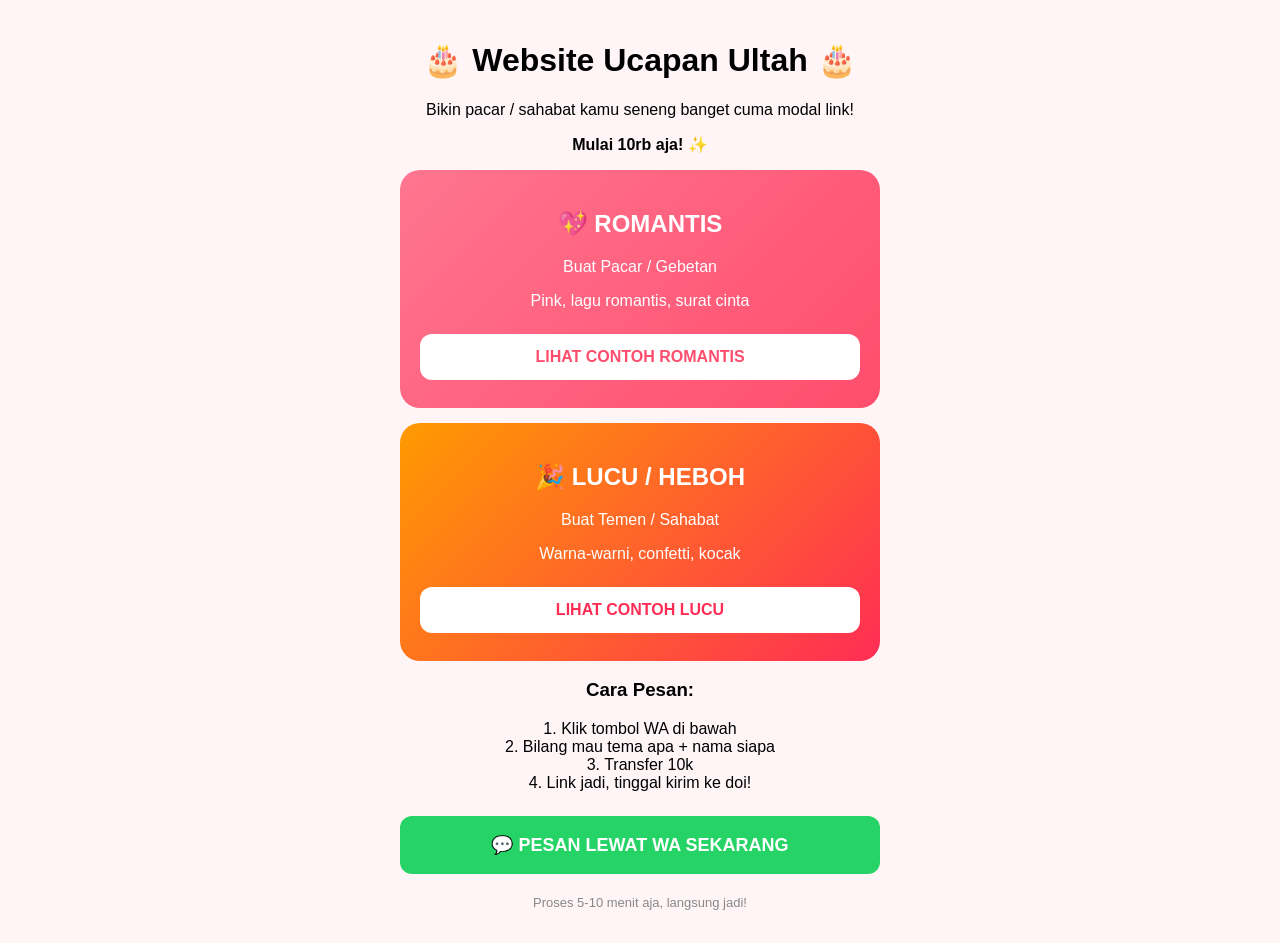
==== index.html @ 117e735c "Add files via upload" ====
<!DOCTYPE html>
<html lang="id"><head>
<meta charset="UTF-8"><meta name="viewport" content="width=device-width, initial-scale=1.0">
<title>Website Ucapan Ultah Spesial 🎂</title>
<link rel="stylesheet" href="style.css">
</head><body>
<div class="container">
  <h1>🎂 Website Ucapan Ultah 🎂</h1>
  <p>Bikin pacar / sahabat kamu seneng banget cuma modal link!</p>
  <p><b>Mulai 10rb aja!</b> ✨</p>

  <!-- CONTOH ROMANTIS -->
  <div class="card romantis">
    <h2>💖 ROMANTIS</h2>
    <p>Buat Pacar / Gebetan</p>
    <p>Pink, lagu romantis, surat cinta</p>
    <a href="ucapan.html?tema=romantis&untuk=Cantikku&dari=Sayangmu&ucapan=Selamat ulang tahun ya sayang, semoga kita langgeng terus. I love you!" target="_blank"><button style="background:white;color:#ff4d6d">LIHAT CONTOH ROMANTIS</button></a>
  </div>

  <!-- CONTOH LUCU -->
  <div class="card lucu">
    <h2>🎉 LUCU / HEBOH</h2>
    <p>Buat Temen / Sahabat</p>
    <p>Warna-warni, confetti, kocak</p>
    <a href="ucapan.html?tema=lucu&untuk=Besti&dari=Sahabatmu&ucapan=HBD besti! Makin tua aja lu, traktir dong 😆🎉" target="_blank"><button style="background:white;color:#ff2d55">LIHAT CONTOH LUCU</button></a>
  </div>

  <h3>Cara Pesan:</h3>
  <p>1. Klik tombol WA di bawah<br>2. Bilang mau tema apa + nama siapa<br>3. Transfer 10k<br>4. Link jadi, tinggal kirim ke doi!</p>

  <a href="https://wa.me/6283161382505?text=Halo%20kak!%20Aku%20mau%20pesan%20website%20ucapan%20ultah%20dong" target="_blank">
    <button style="background:#25D366;font-size:18px;padding:18px">💬 PESAN LEWAT WA SEKARANG</button>
  </a>

  <p style="font-size:13px;color:#888">Proses 5-10 menit aja, langsung jadi!</p>
</div>
</body></html>
---- style.css ----
*{box-sizing:border-box} body{font-family:Arial,sans-serif;background:#fff5f7;margin:0;padding:20px}
.container{max-width:480px;margin:auto;text-align:center}
input,textarea{width:100%;padding:14px;margin:10px 0;border:2px solid #ff8fab;border-radius:12px;font-size:16px}
button{width:100%;padding:14px;margin:8px 0;border:none;border-radius:12px;background:#ff4d6d;color:#fff;font-weight:bold;font-size:16px;cursor:pointer}
.card{padding:20px;border-radius:20px;margin:15px 0;cursor:pointer;color:#fff}
.card.romantis{background:linear-gradient(135deg,#ff758f,#ff4d6d)}
.card.lucu{background:linear-gradient(135deg,#ff9a00,#ff2d55)}
.ucapan-box{background:#fff;padding:25px;border-radius:20px;box-shadow:0 10px 30px rgba(0,0,0,.1)}
.tema-romantis{background:linear-gradient(#ffe0e9,#fff)}
.tema-lucu{background:linear-gradient(#fff3b0,#ffccd5)}
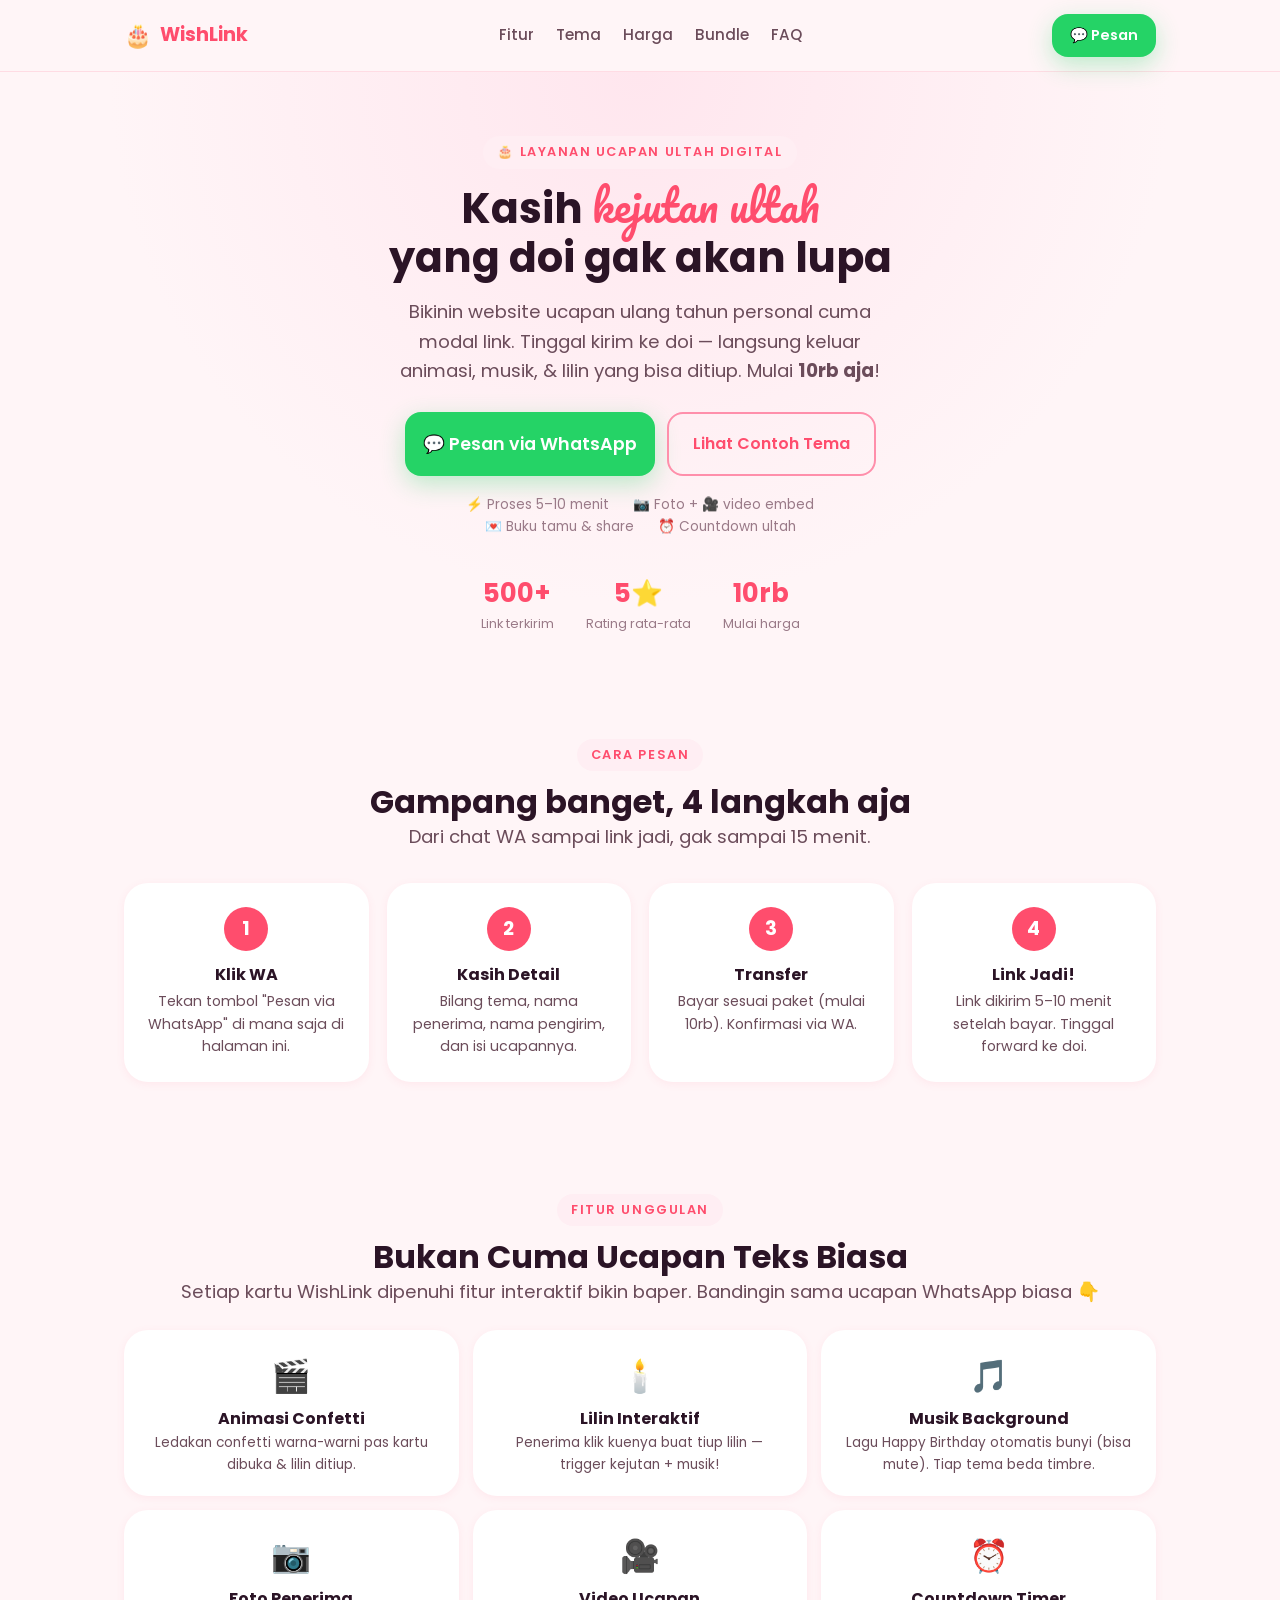
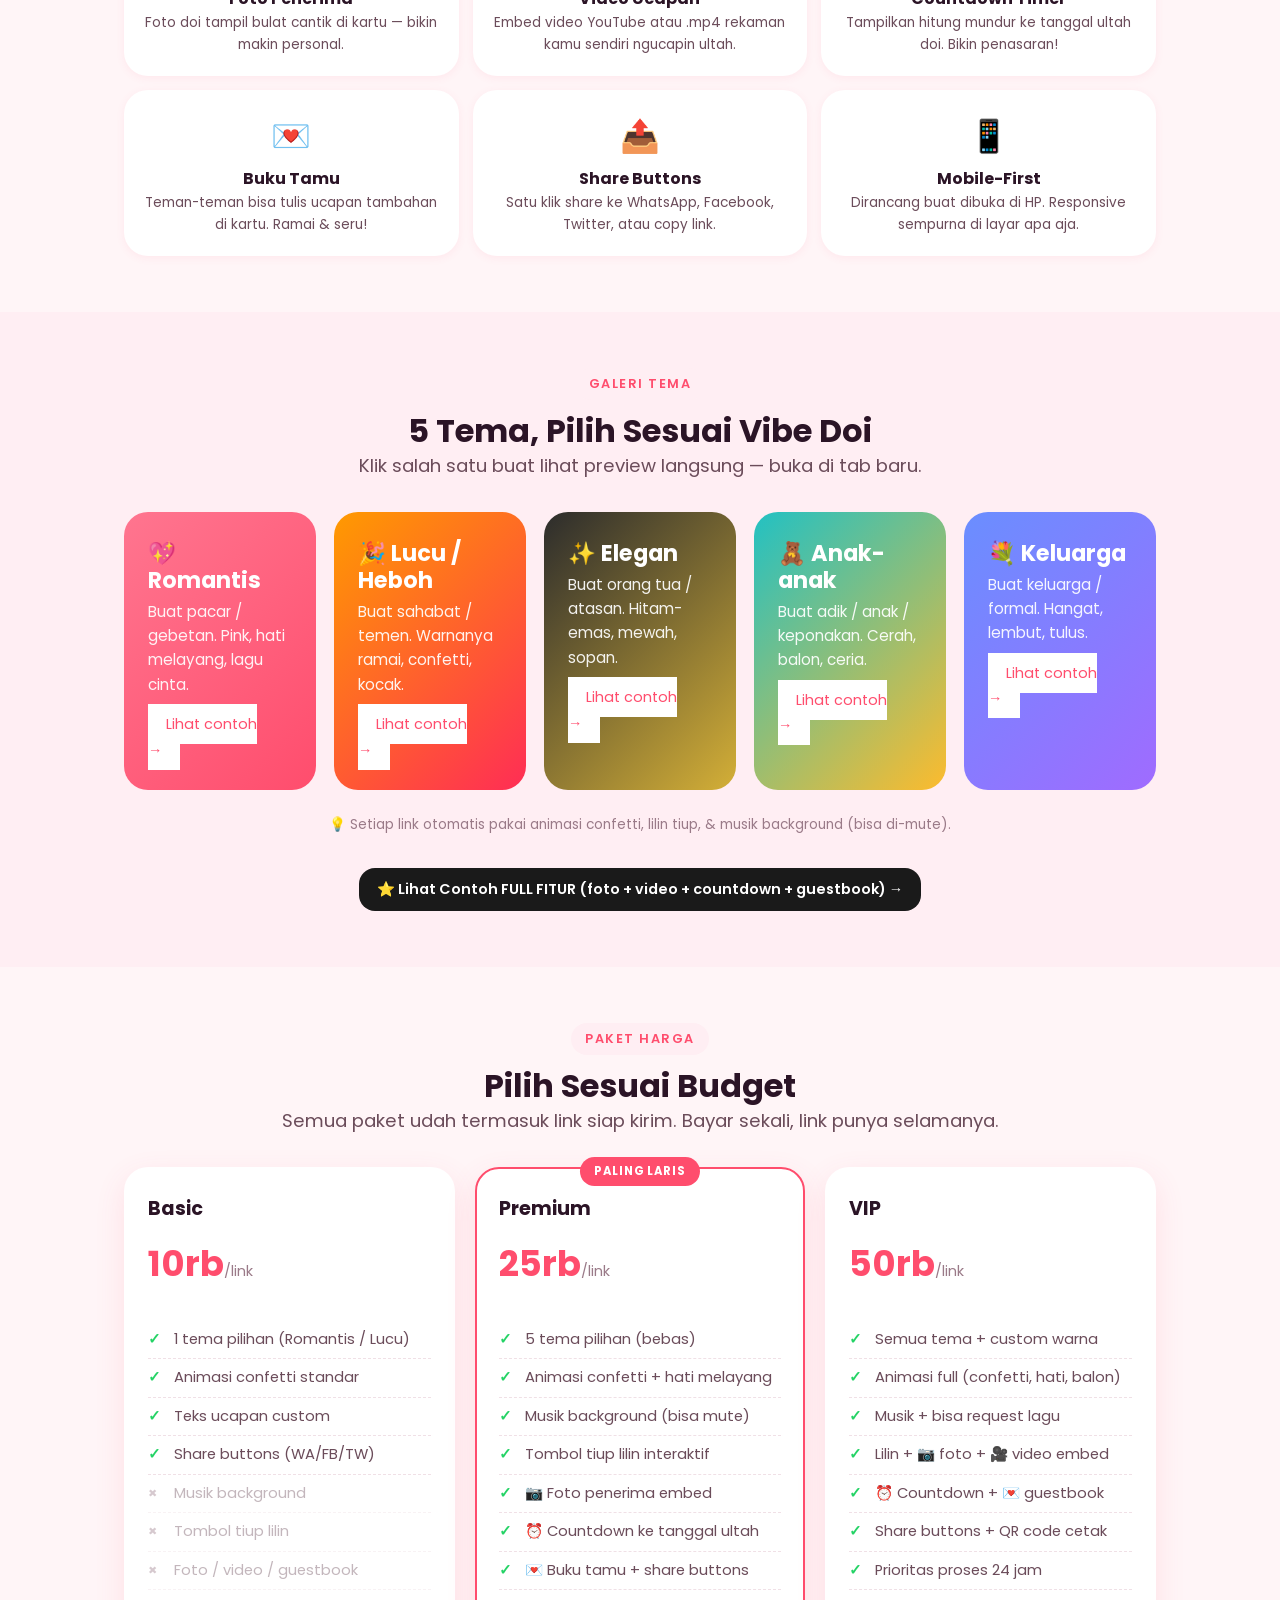
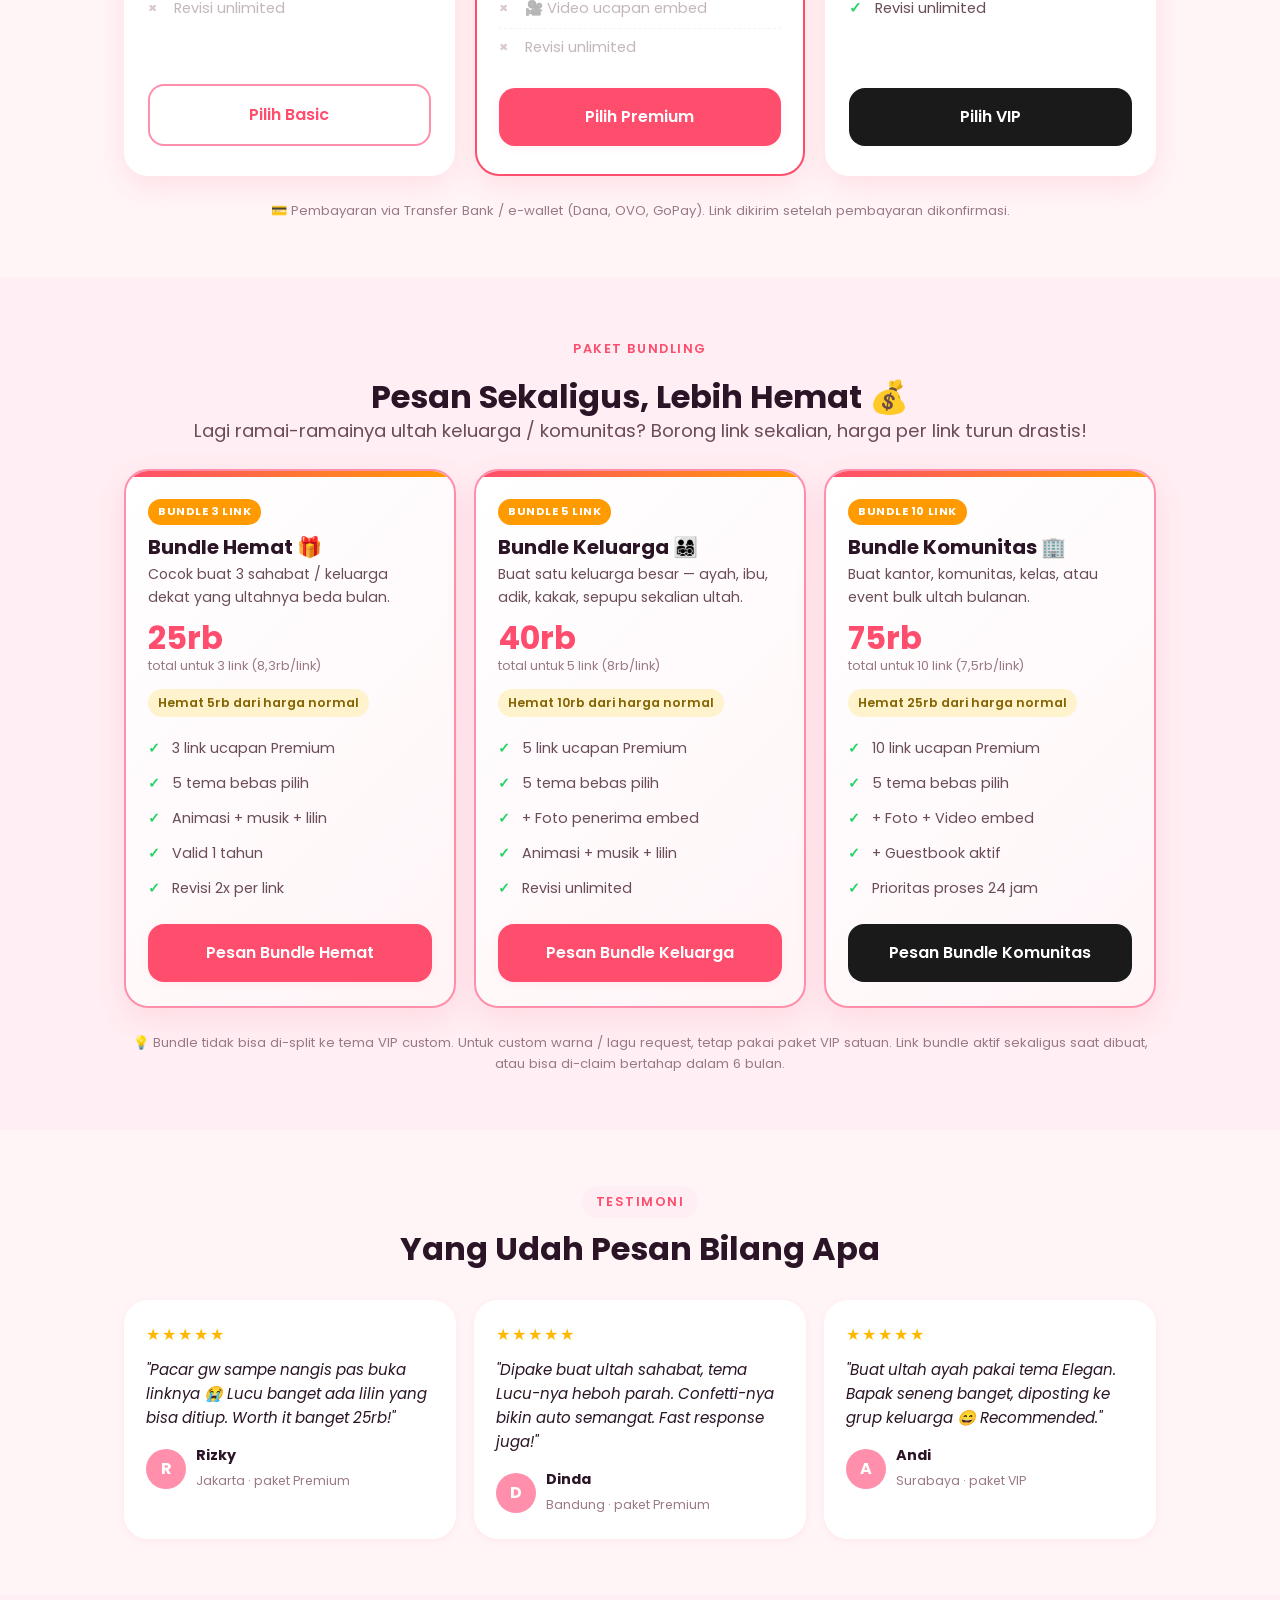
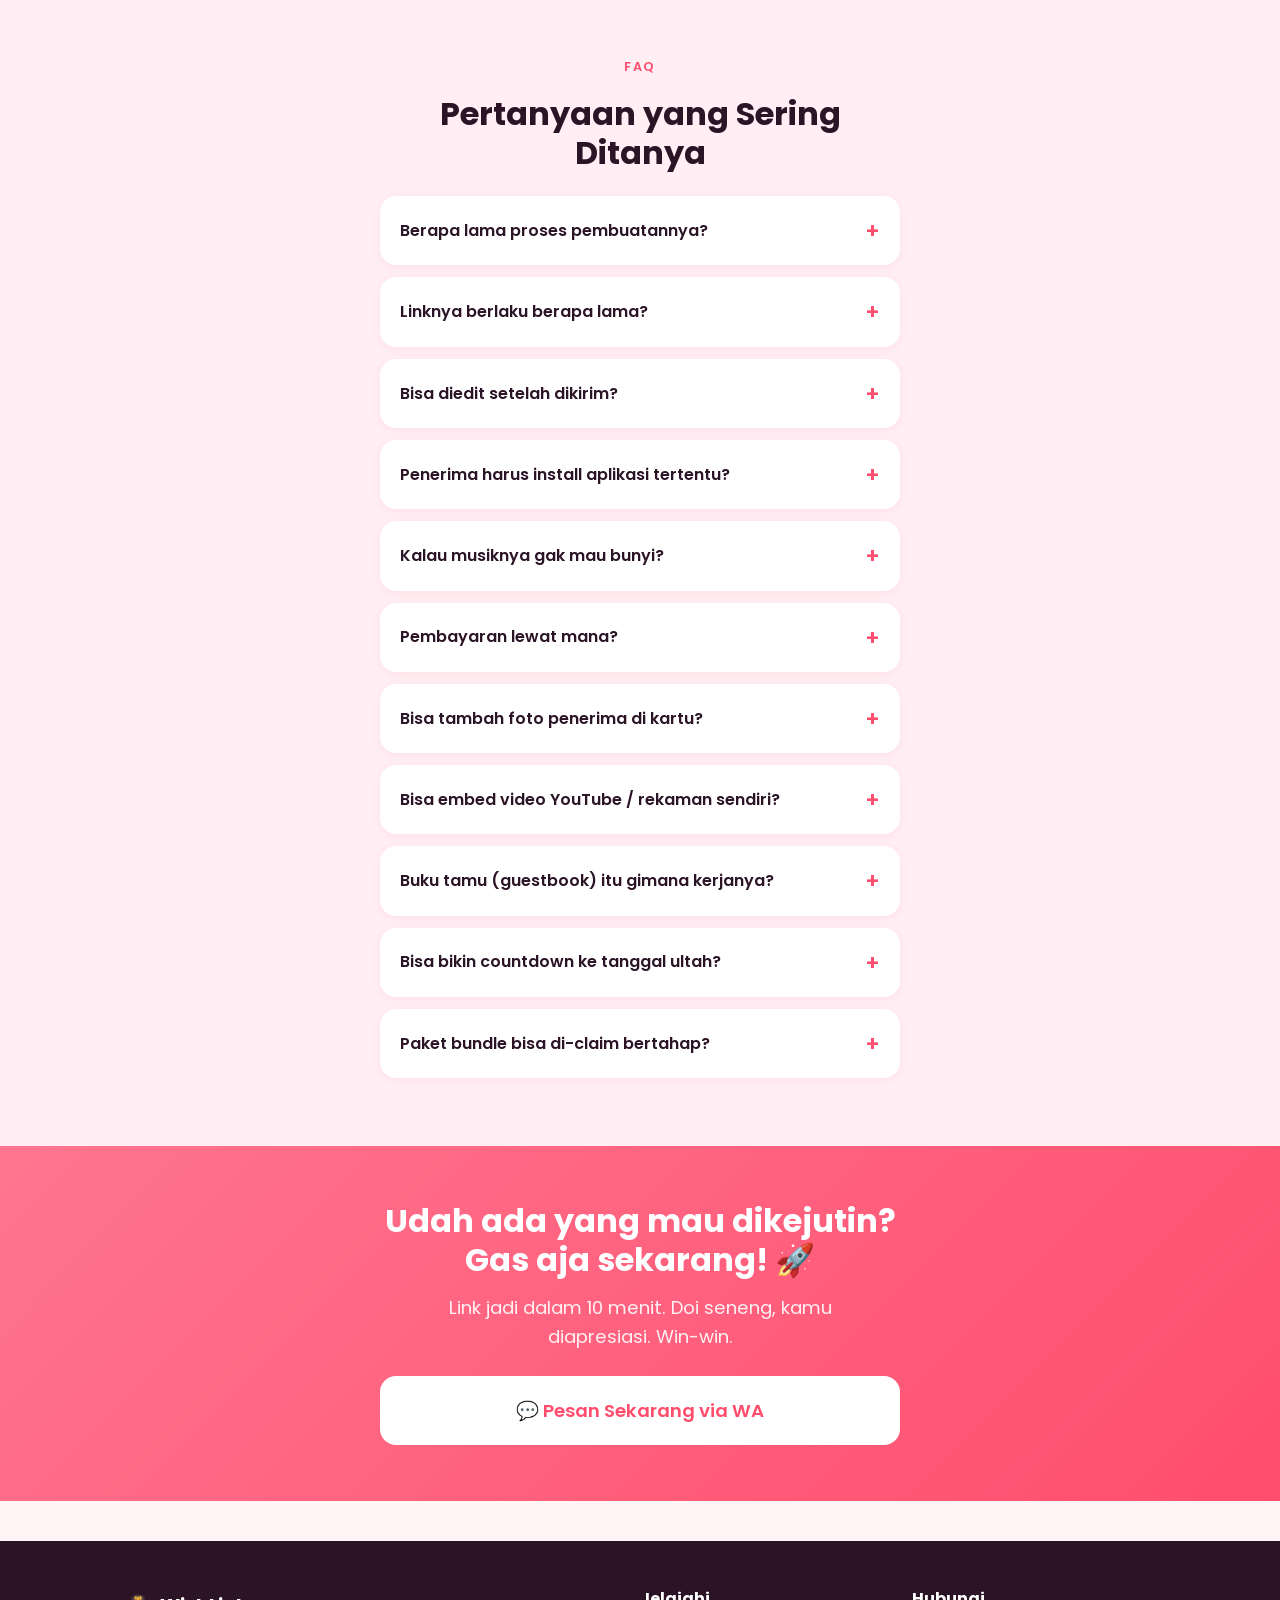
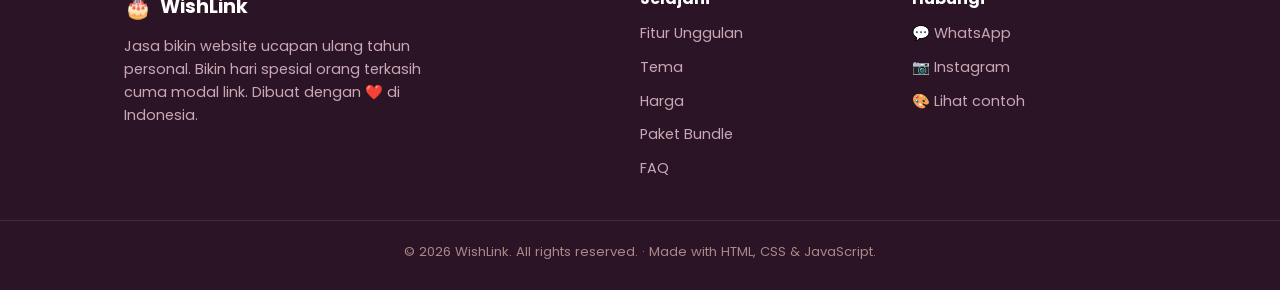
==== commit ee041046: "Add files via upload" ====
--- a/index.html
+++ b/index.html
@@ -1,37 +1,447 @@
 <!DOCTYPE html>
-<html lang="id"><head>
-<meta charset="UTF-8"><meta name="viewport" content="width=device-width, initial-scale=1.0">
-<title>Website Ucapan Ultah Spesial 🎂</title>
+<html lang="id">
+<head>
+<meta charset="UTF-8">
+<meta name="viewport" content="width=device-width, initial-scale=1.0">
+<title>WishLink — Jasa Bikin Website Ucapan Ultah Digital | Mulai 10rb</title>
+<meta name="description" content="WishLink bikinin website ucapan ulang tahun personal cuma 10rb. Tinggal kirim link ke doi — ada animasi, musik, & 5 tema keren. Proses 5-10 menit!">
+<meta name="keywords" content="ucapan ultah, website ultah, ucapan digital, kado ulang tahun, wishlink, ucapan online">
+<meta name="author" content="WishLink">
+<meta name="theme-color" content="#ff4d6d">
+
+<!-- Open Graph (preview saat link dibagikan di WA / IG / Twitter) -->
+<meta property="og:type" content="website">
+<meta property="og:title" content="WishLink — Website Ucapan Ultah Digital 🎂">
+<meta property="og:description" content="Bikinin website ucapan ultah personal cuma 10rb. Tinggal kirim link ke doi!">
+<meta property="og:image" content="https://website-ultah-two.vercel.app/og-image.png">
+<meta property="og:url" content="https://website-ultah-two.vercel.app/">
+<meta name="twitter:card" content="summary_large_image">
+
+<link rel="preconnect" href="https://fonts.googleapis.com">
+<link rel="preconnect" href="https://fonts.gstatic.com" crossorigin>
+<link href="https://fonts.googleapis.com/css2?family=Pacifico&family=Poppins:wght@400;500;600;700&display=swap" rel="stylesheet">
 <link rel="stylesheet" href="style.css">
-</head><body>
-<div class="container">
-  <h1>🎂 Website Ucapan Ultah 🎂</h1>
-  <p>Bikin pacar / sahabat kamu seneng banget cuma modal link!</p>
-  <p><b>Mulai 10rb aja!</b> ✨</p>
-
-  <!-- CONTOH ROMANTIS -->
-  <div class="card romantis">
-    <h2>💖 ROMANTIS</h2>
-    <p>Buat Pacar / Gebetan</p>
-    <p>Pink, lagu romantis, surat cinta</p>
-    <a href="ucapan.html?tema=romantis&untuk=Cantikku&dari=Sayangmu&ucapan=Selamat ulang tahun ya sayang, semoga kita langgeng terus. I love you!" target="_blank"><button style="background:white;color:#ff4d6d">LIHAT CONTOH ROMANTIS</button></a>
-  </div>
-
-  <!-- CONTOH LUCU -->
-  <div class="card lucu">
-    <h2>🎉 LUCU / HEBOH</h2>
-    <p>Buat Temen / Sahabat</p>
-    <p>Warna-warni, confetti, kocak</p>
-    <a href="ucapan.html?tema=lucu&untuk=Besti&dari=Sahabatmu&ucapan=HBD besti! Makin tua aja lu, traktir dong 😆🎉" target="_blank"><button style="background:white;color:#ff2d55">LIHAT CONTOH LUCU</button></a>
-  </div>
-
-  <h3>Cara Pesan:</h3>
-  <p>1. Klik tombol WA di bawah<br>2. Bilang mau tema apa + nama siapa<br>3. Transfer 10k<br>4. Link jadi, tinggal kirim ke doi!</p>
-
-  <a href="https://wa.me/6283161382505?text=Halo%20kak!%20Aku%20mau%20pesan%20website%20ucapan%20ultah%20dong" target="_blank">
-    <button style="background:#25D366;font-size:18px;padding:18px">💬 PESAN LEWAT WA SEKARANG</button>
-  </a>
-
-  <p style="font-size:13px;color:#888">Proses 5-10 menit aja, langsung jadi!</p>
-</div>
-</body></html>+<link rel="icon" href="data:image/svg+xml,<svg xmlns='http://www.w3.org/2000/svg' viewBox='0 0 100 100'><text y='.9em' font-size='90'>🎂</text></svg>">
+
+<!-- JSON-LD structured data untuk SEO -->
+<script type="application/ld+json">
+{
+  "@context":"https://schema.org",
+  "@type":"Service",
+  "name":"WishLink — Website Ucapan Ultah Digital",
+  "description":"Jasa pembuatan website ucapan ulang tahun personal dengan animasi, musik, dan 5 tema.",
+  "offers":{"@type":"Offer","price":"10000","priceCurrency":"IDR"},
+  "areaServed":"ID"
+}
+</script>
+</head>
+<body>
+
+<!-- ============ NAVBAR ============ -->
+<nav class="nav">
+  <div class="nav-inner">
+    <a href="#" class="brand"><span class="logo">🎂</span> WishLink</a>
+    <div class="nav-links">
+      <a href="#fitur">Fitur</a>
+      <a href="#tema">Tema</a>
+      <a href="#harga">Harga</a>
+      <a href="#bundle">Bundle</a>
+      <a href="#faq">FAQ</a>
+    </div>
+    <div class="nav-cta">
+      <a href="https://wa.me/6283161382505?text=Halo%20kak!%20Aku%20mau%20pesan%20website%20ucapan%20ultah%20dong" target="_blank" class="btn btn-wa btn-sm">💬 Pesan</a>
+    </div>
+  </div>
+</nav>
+
+<!-- ============ HERO ============ -->
+<header class="hero">
+  <div class="container">
+    <span class="eyebrow">🎂 Layanan Ucapan Ultah Digital</span>
+    <h1>Kasih <span class="brand-font text-primary">kejutan ultah</span><br>yang doi gak akan lupa</h1>
+    <p class="lead">Bikinin website ucapan ulang tahun personal cuma modal link. Tinggal kirim ke doi — langsung keluar animasi, musik, &amp; lilin yang bisa ditiup. Mulai <b>10rb aja</b>!</p>
+    <div class="hero-cta">
+      <a href="https://wa.me/6283161382505?text=Halo%20kak!%20Aku%20mau%20pesan%20website%20ucapan%20ultah%20dong" target="_blank" class="btn btn-wa">💬 Pesan via WhatsApp</a>
+      <a href="#tema" class="btn btn-ghost">Lihat Contoh Tema</a>
+    </div>
+    <div class="hero-meta">
+      <span>⚡ Proses 5–10 menit</span>
+      <span>📷 Foto + 🎥 video embed</span>
+      <span>💌 Buku tamu &amp; share</span>
+      <span>⏰ Countdown ultah</span>
+    </div>
+    <div class="hero-stats">
+      <div class="hero-stat"><div class="num">500+</div><div class="lbl">Link terkirim</div></div>
+      <div class="hero-stat"><div class="num">5⭐</div><div class="lbl">Rating rata-rata</div></div>
+      <div class="hero-stat"><div class="num">10rb</div><div class="lbl">Mulai harga</div></div>
+    </div>
+  </div>
+</header>
+
+<!-- ============ CARA PESAN ============ -->
+<section class="section" id="cara">
+  <div class="container-wide">
+    <div class="center mb-3">
+      <span class="eyebrow">Cara Pesan</span>
+      <h2>Gampang banget, 4 langkah aja</h2>
+      <p class="lead">Dari chat WA sampai link jadi, gak sampai 15 menit.</p>
+    </div>
+    <div class="steps">
+      <div class="step">
+        <div class="num">1</div>
+        <h4>Klik WA</h4>
+        <p>Tekan tombol "Pesan via WhatsApp" di mana saja di halaman ini.</p>
+      </div>
+      <div class="step">
+        <div class="num">2</div>
+        <h4>Kasih Detail</h4>
+        <p>Bilang tema, nama penerima, nama pengirim, dan isi ucapannya.</p>
+      </div>
+      <div class="step">
+        <div class="num">3</div>
+        <h4>Transfer</h4>
+        <p>Bayar sesuai paket (mulai 10rb). Konfirmasi via WA.</p>
+      </div>
+      <div class="step">
+        <div class="num">4</div>
+        <h4>Link Jadi!</h4>
+        <p>Link dikirim 5–10 menit setelah bayar. Tinggal forward ke doi.</p>
+      </div>
+    </div>
+  </div>
+</section>
+
+<!-- ============ FITUR UNGGULAN ============ -->
+<section class="section" id="fitur">
+  <div class="container-wide">
+    <div class="center mb-3">
+      <span class="eyebrow">Fitur Unggulan</span>
+      <h2>Bukan Cuma Ucapan Teks Biasa</h2>
+      <p class="lead">Setiap kartu WishLink dipenuhi fitur interaktif bikin baper. Bandingin sama ucapan WhatsApp biasa 👇</p>
+    </div>
+    <div class="features-grid">
+      <div class="feature-card"><div class="ico">🎬</div><h4>Animasi Confetti</h4><p>Ledakan confetti warna-warni pas kartu dibuka &amp; lilin ditiup.</p></div>
+      <div class="feature-card"><div class="ico">🕯️</div><h4>Lilin Interaktif</h4><p>Penerima klik kuenya buat tiup lilin — trigger kejutan + musik!</p></div>
+      <div class="feature-card"><div class="ico">🎵</div><h4>Musik Background</h4><p>Lagu Happy Birthday otomatis bunyi (bisa mute). Tiap tema beda timbre.</p></div>
+      <div class="feature-card"><div class="ico">📷</div><h4>Foto Penerima</h4><p>Foto doi tampil bulat cantik di kartu — bikin makin personal.</p></div>
+      <div class="feature-card"><div class="ico">🎥</div><h4>Video Ucapan</h4><p>Embed video YouTube atau .mp4 rekaman kamu sendiri ngucapin ultah.</p></div>
+      <div class="feature-card"><div class="ico">⏰</div><h4>Countdown Timer</h4><p>Tampilkan hitung mundur ke tanggal ultah doi. Bikin penasaran!</p></div>
+      <div class="feature-card"><div class="ico">💌</div><h4>Buku Tamu</h4><p>Teman-teman bisa tulis ucapan tambahan di kartu. Ramai &amp; seru!</p></div>
+      <div class="feature-card"><div class="ico">📤</div><h4>Share Buttons</h4><p>Satu klik share ke WhatsApp, Facebook, Twitter, atau copy link.</p></div>
+      <div class="feature-card"><div class="ico">📱</div><h4>Mobile-First</h4><p>Dirancang buat dibuka di HP. Responsive sempurna di layar apa aja.</p></div>
+    </div>
+  </div>
+</section>
+
+<!-- ============ TEMA ============ -->
+<section class="section" id="tema" style="background:var(--bg-soft)">
+  <div class="container-wide">
+    <div class="center mb-3">
+      <span class="eyebrow">Galeri Tema</span>
+      <h2>5 Tema, Pilih Sesuai Vibe Doi</h2>
+      <p class="lead">Klik salah satu buat lihat preview langsung — buka di tab baru.</p>
+    </div>
+    <div class="steps" style="grid-template-columns:repeat(auto-fit,minmax(180px,1fr))">
+      <div class="card-theme card-romantis">
+        <h3>💖 Romantis</h3>
+        <p>Buat pacar / gebetan. Pink, hati melayang, lagu cinta.</p>
+        <a href="ucapan.html?tema=romantis&untuk=Cantikku&dari=Sayangmu&ucapan=Selamat%20ulang%20tahun%20ya%20sayang.%20Makasih%20udah%20jadi%20bagian%20terindah%20dalam%20hidupku.%20I%20love%20you%20endlessly!" target="_blank"><span class="btn-sm">Lihat contoh →</span></a>
+      </div>
+      <div class="card-theme card-lucu">
+        <h3>🎉 Lucu / Heboh</h3>
+        <p>Buat sahabat / temen. Warnanya ramai, confetti, kocak.</p>
+        <a href="ucapan.html?tema=lucu&untuk=Besti&dari=Sahabatmu&ucapan=HBD%20besti!%20Makin%20tua%20aja%20lu,%20traktir%20dong%20kopi!%20Semoga%20rezeki%20makin%20banyak%20biar%20ngajak-ngajak%20aku%20juga%20😆🎉" target="_blank"><span class="btn-sm">Lihat contoh →</span></a>
+      </div>
+      <div class="card-theme card-elegan">
+        <h3>✨ Elegan</h3>
+        <p>Buat orang tua / atasan. Hitam-emas, mewah, sopan.</p>
+        <a href="ucapan.html?tema=elegan&untuk=Bapak&dari=Putra&ucapan=Selamat%20ulang%20tahun,%20Bapak.%20Semoga%20panjang%20umur,%20sehat%20selalu,%20dan%20berkah%20yang%20tak%20terhingga%20menyertai%20Bapak." target="_blank"><span class="btn-sm">Lihat contoh →</span></a>
+      </div>
+      <div class="card-theme card-anak">
+        <h3>🧸 Anak-anak</h3>
+        <p>Buat adik / anak / keponakan. Cerah, balon, ceria.</p>
+        <a href="ucapan.html?tema=anak&untuk=Adik&dari=Kakak&ucapan=Selamat%20ulang%20tahun,%20Adik%20sayang!%20Semoga%20makin%20pintar,%20sehat%20terus,%20dan%20mimpi-mimpimu%20bisa%20jadi%20nyata!%20🧁🎈" target="_blank"><span class="btn-sm">Lihat contoh →</span></a>
+      </div>
+      <div class="card-theme card-keluarga">
+        <h3>💐 Keluarga</h3>
+        <p>Buat keluarga / formal. Hangat, lembut, tulus.</p>
+        <a href="ucapan.html?tema=keluarga&untuk=Ibu&dari=Anak&ucapan=Selamat%20ulang%20tahun,%20Ibu.%20Terima%20kasih%20atas%20segala%20cinta%20dan%20pengorbananmu.%20Semoga%20Ibu%20selalu%20diberikan%20kesehatan%20dan%20kebahagiaan." target="_blank"><span class="btn-sm">Lihat contoh →</span></a>
+      </div>
+    </div>
+    <p class="center mt-3 text-muted" style="font-size:.85rem">💡 Setiap link otomatis pakai animasi confetti, lilin tiup, &amp; musik background (bisa di-mute).</p>
+
+    <div class="center mt-3">
+      <a href="ucapan.html?tema=romantis&untuk=Dina&dari=Bagus&ucapan=Selamat%20ulang%20tahun%20sayang!%20Makasih%20udah%20jadi%20tempat%20pulangku.%20I%20love%20you%20endlessly%20%E2%9D%A4%EF%B8%8F&foto=https://picsum.photos/seed/dina-wishlink/300/300&video=https://www.youtube.com/watch?v=ytbWP-7HK4E&tanggal=2027-06-15T09:00&guestbook=1" target="_blank" class="btn btn-dark btn-sm" style="margin-top:8px">⭐ Lihat Contoh FULL FITUR (foto + video + countdown + guestbook) →</a>
+    </div>
+  </div>
+</section>
+
+<!-- ============ HARGA ============ -->
+<section class="section" id="harga">
+  <div class="container-wide">
+    <div class="center mb-3">
+      <span class="eyebrow">Paket Harga</span>
+      <h2>Pilih Sesuai Budget</h2>
+      <p class="lead">Semua paket udah termasuk link siap kirim. Bayar sekali, link punya selamanya.</p>
+    </div>
+    <div class="pricing">
+      <div class="price-card">
+        <h3>Basic</h3>
+        <div class="price">10rb<small>/link</small></div>
+        <ul>
+          <li>1 tema pilihan (Romantis / Lucu)</li>
+          <li>Animasi confetti standar</li>
+          <li>Teks ucapan custom</li>
+          <li>Share buttons (WA/FB/TW)</li>
+          <li class="off">Musik background</li>
+          <li class="off">Tombol tiup lilin</li>
+          <li class="off">Foto / video / guestbook</li>
+          <li class="off">Revisi unlimited</li>
+        </ul>
+        <a href="https://wa.me/6283161382505?text=Halo%20kak!%20Aku%20mau%20pesan%20paket%20BASIC%20(10rb)%20website%20ucapan%20ultah" target="_blank" class="btn btn-ghost">Pilih Basic</a>
+      </div>
+      <div class="price-card popular">
+        <span class="ribbon">Paling Laris</span>
+        <h3>Premium</h3>
+        <div class="price">25rb<small>/link</small></div>
+        <ul>
+          <li>5 tema pilihan (bebas)</li>
+          <li>Animasi confetti + hati melayang</li>
+          <li>Musik background (bisa mute)</li>
+          <li>Tombol tiup lilin interaktif</li>
+          <li>📷 Foto penerima embed</li>
+          <li>⏰ Countdown ke tanggal ultah</li>
+          <li>💌 Buku tamu + share buttons</li>
+          <li class="off">🎥 Video ucapan embed</li>
+          <li class="off">Revisi unlimited</li>
+        </ul>
+        <a href="https://wa.me/6283161382505?text=Halo%20kak!%20Aku%20mau%20pesan%20paket%20PREMIUM%20(25rb)%20website%20ucapan%20ultah" target="_blank" class="btn btn-primary">Pilih Premium</a>
+      </div>
+      <div class="price-card">
+        <h3>VIP</h3>
+        <div class="price">50rb<small>/link</small></div>
+        <ul>
+          <li>Semua tema + custom warna</li>
+          <li>Animasi full (confetti, hati, balon)</li>
+          <li>Musik + bisa request lagu</li>
+          <li>Lilin + 📷 foto + 🎥 video embed</li>
+          <li>⏰ Countdown + 💌 guestbook</li>
+          <li>Share buttons + QR code cetak</li>
+          <li>Prioritas proses 24 jam</li>
+          <li>Revisi unlimited</li>
+        </ul>
+        <a href="https://wa.me/6283161382505?text=Halo%20kak!%20Aku%20mau%20pesan%20paket%20VIP%20(50rb)%20website%20ucapan%20ultah" target="_blank" class="btn btn-dark">Pilih VIP</a>
+      </div>
+    </div>
+    <p class="center mt-3 text-muted" style="font-size:.82rem">💳 Pembayaran via Transfer Bank / e-wallet (Dana, OVO, GoPay). Link dikirim setelah pembayaran dikonfirmasi.</p>
+  </div>
+</section>
+
+<!-- ============ BUNDLE HEMAT ============ -->
+<section class="section" id="bundle" style="background:var(--bg-soft)">
+  <div class="container-wide">
+    <div class="center mb-3">
+      <span class="eyebrow">Paket Bundling</span>
+      <h2>Pesan Sekaligus, Lebih Hemat 💰</h2>
+      <p class="lead">Lagi ramai-ramainya ultah keluarga / komunitas? Borong link sekalian, harga per link turun drastis!</p>
+    </div>
+    <div class="bundle-grid">
+      <div class="bundle-card">
+        <span class="bundle-tag">Bundle 3 Link</span>
+        <h3>Bundle Hemat 🎁</h3>
+        <p class="bundle-desc">Cocok buat 3 sahabat / keluarga dekat yang ultahnya beda bulan.</p>
+        <div class="bundle-price">25rb</div>
+        <div class="bundle-per">total untuk 3 link (8,3rb/link)</div>
+        <span class="bundle-save">Hemat 5rb dari harga normal</span>
+        <ul>
+          <li>3 link ucapan Premium</li>
+          <li>5 tema bebas pilih</li>
+          <li>Animasi + musik + lilin</li>
+          <li>Valid 1 tahun</li>
+          <li>Revisi 2x per link</li>
+        </ul>
+        <a href="https://wa.me/6283161382505?text=Halo%20kak!%20Aku%20mau%20pesan%20BUNDLE%20HEMAT%203%20link%20(25rb)" target="_blank" class="btn btn-primary">Pesan Bundle Hemat</a>
+      </div>
+      <div class="bundle-card">
+        <span class="bundle-tag">Bundle 5 Link</span>
+        <h3>Bundle Keluarga 👨‍👩‍👧‍👦</h3>
+        <p class="bundle-desc">Buat satu keluarga besar — ayah, ibu, adik, kakak, sepupu sekalian ultah.</p>
+        <div class="bundle-price">40rb</div>
+        <div class="bundle-per">total untuk 5 link (8rb/link)</div>
+        <span class="bundle-save">Hemat 10rb dari harga normal</span>
+        <ul>
+          <li>5 link ucapan Premium</li>
+          <li>5 tema bebas pilih</li>
+          <li>+ Foto penerima embed</li>
+          <li>Animasi + musik + lilin</li>
+          <li>Revisi unlimited</li>
+        </ul>
+        <a href="https://wa.me/6283161382505?text=Halo%20kak!%20Aku%20mau%20pesan%20BUNDLE%20KELUARGA%205%20link%20(40rb)" target="_blank" class="btn btn-primary">Pesan Bundle Keluarga</a>
+      </div>
+      <div class="bundle-card">
+        <span class="bundle-tag">Bundle 10 Link</span>
+        <h3>Bundle Komunitas 🏢</h3>
+        <p class="bundle-desc">Buat kantor, komunitas, kelas, atau event bulk ultah bulanan.</p>
+        <div class="bundle-price">75rb</div>
+        <div class="bundle-per">total untuk 10 link (7,5rb/link)</div>
+        <span class="bundle-save">Hemat 25rb dari harga normal</span>
+        <ul>
+          <li>10 link ucapan Premium</li>
+          <li>5 tema bebas pilih</li>
+          <li>+ Foto + Video embed</li>
+          <li>+ Guestbook aktif</li>
+          <li>Prioritas proses 24 jam</li>
+        </ul>
+        <a href="https://wa.me/6283161382505?text=Halo%20kak!%20Aku%20mau%20pesan%20BUNDLE%20KOMUNITAS%2010%20link%20(75rb)" target="_blank" class="btn btn-dark">Pesan Bundle Komunitas</a>
+      </div>
+    </div>
+    <p class="center mt-3 text-muted" style="font-size:.82rem">💡 Bundle tidak bisa di-split ke tema VIP custom. Untuk custom warna / lagu request, tetap pakai paket VIP satuan. Link bundle aktif sekaligus saat dibuat, atau bisa di-claim bertahap dalam 6 bulan.</p>
+  </div>
+</section>
+
+<!-- ============ TESTIMONI ============ -->
+<section class="section" id="testi">
+  <div class="container-wide">
+    <div class="center mb-3">
+      <span class="eyebrow">Testimoni</span>
+      <h2>Yang Udah Pesan Bilang Apa</h2>
+    </div>
+    <div class="testi-grid">
+      <div class="testi">
+        <div class="stars">★★★★★</div>
+        <p>"Pacar gw sampe nangis pas buka linknya 😭 Lucu banget ada lilin yang bisa ditiup. Worth it banget 25rb!"</p>
+        <div class="who"><div class="avatar">R</div><div><b>Rizky</b><small>Jakarta · paket Premium</small></div></div>
+      </div>
+      <div class="testi">
+        <div class="stars">★★★★★</div>
+        <p>"Dipake buat ultah sahabat, tema Lucu-nya heboh parah. Confetti-nya bikin auto semangat. Fast response juga!"</p>
+        <div class="who"><div class="avatar">D</div><div><b>Dinda</b><small>Bandung · paket Premium</small></div></div>
+      </div>
+      <div class="testi">
+        <div class="stars">★★★★★</div>
+        <p>"Buat ultah ayah pakai tema Elegan. Bapak seneng banget, diposting ke grup keluarga 😄 Recommended."</p>
+        <div class="who"><div class="avatar">A</div><div><b>Andi</b><small>Surabaya · paket VIP</small></div></div>
+      </div>
+    </div>
+  </div>
+</section>
+
+<!-- ============ FAQ ============ -->
+<section class="section" id="faq" style="background:var(--bg-soft)">
+  <div class="container">
+    <div class="center mb-3">
+      <span class="eyebrow">FAQ</span>
+      <h2>Pertanyaan yang Sering Ditanya</h2>
+    </div>
+    <div class="faq">
+      <div class="faq-item">
+        <div class="faq-q">Berapa lama proses pembuatannya? <span class="icon">+</span></div>
+        <div class="faq-a"><p>Setelah pembayaran dikonfirmasi, link jadi dalam 5–10 menit. Untuk paket VIP yang ada request custom (foto, lagu), maksimal 30 menit.</p></div>
+      </div>
+      <div class="faq-item">
+        <div class="faq-q">Linknya berlaku berapa lama? <span class="icon">+</span></div>
+        <div class="faq-a"><p>Link aktif selamanya selama website WishLink masih online. Jadi penerima bisa buka kembali kapan pun mau nostalgia.</p></div>
+      </div>
+      <div class="faq-item">
+        <div class="faq-q">Bisa diedit setelah dikirim? <span class="icon">+</span></div>
+        <div class="faq-a"><p>Bisa. Paket Premium &amp; VIP mendapat revisi unlimited. Cukup chat WA bilang bagian mana yang mau diubah.</p></div>
+      </div>
+      <div class="faq-item">
+        <div class="faq-q">Penerima harus install aplikasi tertentu? <span class="icon">+</span></div>
+        <div class="faq-a"><p>Tidak. Link dibuka di browser biasa (Chrome, Safari, dll) di HP maupun laptop. Gak perlu install apa-apa.</p></div>
+      </div>
+      <div class="faq-item">
+        <div class="faq-q">Kalau musiknya gak mau bunyi? <span class="icon">+</span></div>
+        <div class="faq-a"><p>Browser modern membatasi musik otomatis. Tombol musik ada di pojok kanan atas — tinggal klik untuk play. Bisa mute kapan saja.</p></div>
+      </div>
+      <div class="faq-item">
+        <div class="faq-q">Pembayaran lewat mana? <span class="icon">+</span></div>
+        <div class="faq-a"><p>Transfer Bank (BCA, BNI, Mandiri) atau e-wallet (Dana, OVO, GoPay, ShopeePay). Detail rekening dikirim setelah chat WA.</p></div>
+      </div>
+      <div class="faq-item">
+        <div class="faq-q">Bisa tambah foto penerima di kartu? <span class="icon">+</span></div>
+        <div class="faq-a"><p>Bisa! Paket Premium ke atas support foto penerima yang tampil bulat cantik di kartu. Kamu cukup kirim URL foto (sudah di-upload ke Imgur / Google Drive public) ke admin.</p></div>
+      </div>
+      <div class="faq-item">
+        <div class="faq-q">Bisa embed video YouTube / rekaman sendiri? <span class="icon">+</span></div>
+        <div class="faq-a"><p>Bisa. Support link YouTube biasa, youtu.be, YouTube Shorts, atau langsung file .mp4/.webm yang udah kamu upload. Video tampil di bawah kartu ucapan, bisa di-play pause.</p></div>
+      </div>
+      <div class="faq-item">
+        <div class="faq-q">Buku tamu (guestbook) itu gimana kerjanya? <span class="icon">+</span></div>
+        <div class="faq-a"><p>Tamu yang buka link bisa tulis ucapan tambahan + namanya, muncul sebagai komentar di bawah kartu. Default-nya komentar disimpan per-browser (localStorage) jadi cuma terlihat di HP yang sama. Untuk guestbook shared yang terlihat semua tamu, admin bisa setup backend gratis pakai Formspree/SheetDB — detail di README.</p></div>
+      </div>
+      <div class="faq-item">
+        <div class="faq-q">Bisa bikin countdown ke tanggal ultah? <span class="icon">+</span></div>
+        <div class="faq-a"><p>Bisa. Kasih tanggal &amp; jam ultah doi ke admin, nanti kartu bakal nampilin hitung mundur hari/jam/menit/detik. Pas tanggal lewat, otomatis berubah jadi "🎉 Hari ini hari spesialmu!"</p></div>
+      </div>
+      <div class="faq-item">
+        <div class="faq-q">Paket bundle bisa di-claim bertahap? <span class="icon">+</span></div>
+        <div class="faq-a"><p>Bisa. Bundle 5 &amp; 10 link bisa di-claim sekaligus atau bertahap dalam 6 bulan. Cocok kalau ultah keluarga/komunitas tersebar di bulan berbeda. Cukup chat WA tiap mau claim, sisanya tetap aman di record admin.</p></div>
+      </div>
+    </div>
+  </div>
+</section>
+
+<!-- ============ CTA AKHIR ============ -->
+<section class="section center" style="background:linear-gradient(135deg,#ff758f,#ff4d6d);color:#fff">
+  <div class="container">
+    <h2 style="color:#fff">Udah ada yang mau dikejutin?<br>Gas aja sekarang! 🚀</h2>
+    <p class="lead" style="color:rgba(255,255,255,.9);margin:14px auto 24px;max-width:480px">Link jadi dalam 10 menit. Doi seneng, kamu diapresiasi. Win-win.</p>
+    <a href="https://wa.me/6283161382505?text=Halo%20kak!%20Aku%20mau%20pesan%20website%20ucapan%20ultah%20dong" target="_blank" class="btn btn-lg" style="background:#fff;color:var(--primary)">💬 Pesan Sekarang via WA</a>
+  </div>
+</section>
+
+<!-- ============ FOOTER ============ -->
+<footer class="footer">
+  <div class="footer-grid">
+    <div>
+      <div class="brand" style="margin-bottom:10px"><span class="logo">🎂</span> WishLink</div>
+      <p style="max-width:340px">Jasa bikin website ucapan ulang tahun personal. Bikin hari spesial orang terkasih cuma modal link. Dibuat dengan ❤️ di Indonesia.</p>
+    </div>
+    <div>
+      <h4>Jelajahi</h4>
+      <ul>
+        <li><a href="#fitur">Fitur Unggulan</a></li>
+        <li><a href="#tema">Tema</a></li>
+        <li><a href="#harga">Harga</a></li>
+        <li><a href="#bundle">Paket Bundle</a></li>
+        <li><a href="#faq">FAQ</a></li>
+      </ul>
+    </div>
+    <div>
+      <h4>Hubungi</h4>
+      <ul>
+        <li><a href="https://wa.me/6283161382505" target="_blank">💬 WhatsApp</a></li>
+        <li><a href="https://instagram.com" target="_blank">📷 Instagram</a></li>
+        <li><a href="#tema">🎨 Lihat contoh</a></li>
+      </ul>
+    </div>
+  </div>
+  <div class="footer-bottom">
+    © 2026 WishLink. All rights reserved. · Made with HTML, CSS &amp; JavaScript.
+  </div>
+</footer>
+
+<!-- ============ SCRIPTS ============ -->
+<script>
+// FAQ accordion
+document.querySelectorAll('.faq-item').forEach(function(item){
+  var q=item.querySelector('.faq-q');
+  q.addEventListener('click',function(){
+    var isOpen=item.classList.contains('open');
+    document.querySelectorAll('.faq-item').forEach(function(i){i.classList.remove('open')});
+    if(!isOpen)item.classList.add('open');
+  });
+});
+
+// Fade-in on scroll
+var io=new IntersectionObserver(function(entries){
+  entries.forEach(function(e){if(e.isIntersecting)e.target.classList.add('visible')});
+},{threshold:.1});
+document.querySelectorAll('.step,.price-card,.testi,.card-theme').forEach(function(el){
+  el.classList.add('fade-in');io.observe(el);
+});
+</script>
+
+</body>
+</html>
--- a/style.css
+++ b/style.css
@@ -1,10 +1,566 @@
-*{box-sizing:border-box} body{font-family:Arial,sans-serif;background:#fff5f7;margin:0;padding:20px}
-.container{max-width:480px;margin:auto;text-align:center}
-input,textarea{width:100%;padding:14px;margin:10px 0;border:2px solid #ff8fab;border-radius:12px;font-size:16px}
-button{width:100%;padding:14px;margin:8px 0;border:none;border-radius:12px;background:#ff4d6d;color:#fff;font-weight:bold;font-size:16px;cursor:pointer}
-.card{padding:20px;border-radius:20px;margin:15px 0;cursor:pointer;color:#fff}
-.card.romantis{background:linear-gradient(135deg,#ff758f,#ff4d6d)}
-.card.lucu{background:linear-gradient(135deg,#ff9a00,#ff2d55)}
-.ucapan-box{background:#fff;padding:25px;border-radius:20px;box-shadow:0 10px 30px rgba(0,0,0,.1)}
-.tema-romantis{background:linear-gradient(#ffe0e9,#fff)}
-.tema-lucu{background:linear-gradient(#fff3b0,#ffccd5)}+/* ============================================================
+   WishLink — Ucapan Ultah Digital
+   Shared stylesheet untuk: index.html, buat.html, ucapan.html
+   ============================================================ */
+
+/* ---------- 1. RESET & BASE ---------- */
+*{box-sizing:border-box;margin:0;padding:0}
+html{scroll-behavior:smooth;-webkit-text-size-adjust:100%}
+body{
+  font-family:'Poppins',-apple-system,BlinkMacSystemFont,'Segoe UI',Roboto,Arial,sans-serif;
+  background:var(--bg);
+  color:var(--text);
+  line-height:1.6;
+  padding:0;
+  overflow-x:hidden;
+}
+img{max-width:100%;height:auto;display:block}
+a{color:inherit;text-decoration:none}
+button{font-family:inherit;cursor:pointer;border:none}
+input,textarea,select{font-family:inherit;font-size:16px}
+
+/* ---------- 2. DESIGN TOKENS ---------- */
+:root{
+  --bg:#fff5f7;
+  --bg-soft:#ffeef3;
+  --surface:#ffffff;
+  --text:#2b1426;
+  --text-soft:#6b4c5a;
+  --muted:#9a7a88;
+  --primary:#ff4d6d;
+  --primary-dark:#e63656;
+  --primary-soft:#ff8fab;
+  --secondary:#ff9a00;
+  --gold:#d4af37;
+  --green:#25D366;
+  --green-dark:#1da851;
+  --shadow-sm:0 2px 8px rgba(255,77,109,.08);
+  --shadow:0 10px 30px rgba(255,77,109,.12);
+  --shadow-lg:0 20px 60px rgba(255,77,109,.18);
+  --radius:16px;
+  --radius-lg:24px;
+  --radius-pill:999px;
+  --maxw:560px;
+  --maxw-wide:1080px;
+}
+
+/* ---------- 3. LAYOUT ---------- */
+.container{max-width:var(--maxw);margin:0 auto;padding:0 20px}
+.container-wide{max-width:var(--maxw-wide);margin:0 auto;padding:0 24px}
+.section{padding:56px 0}
+.section-tight{padding:36px 0}
+.center{text-align:center}
+.mt-1{margin-top:8px}.mt-2{margin-top:16px}.mt-3{margin-top:24px}.mt-4{margin-top:32px}
+.mb-1{margin-bottom:8px}.mb-2{margin-bottom:16px}.mb-3{margin-bottom:24px}.mb-4{margin-bottom:32px}
+
+/* ---------- 4. TYPOGRAPHY ---------- */
+h1,h2,h3,h4{line-height:1.2;color:var(--text);font-weight:700}
+h1{font-size:clamp(1.8rem,6vw,2.6rem)}
+h2{font-size:clamp(1.5rem,5vw,2rem)}
+h3{font-size:clamp(1.2rem,4vw,1.4rem)}
+p{color:var(--text-soft)}
+.lead{font-size:clamp(1rem,3.5vw,1.15rem);color:var(--text-soft)}
+.brand-font{font-family:'Pacifico',cursive;font-weight:400}
+.eyebrow{
+  display:inline-block;font-size:.8rem;font-weight:600;letter-spacing:.12em;
+  text-transform:uppercase;color:var(--primary);
+  background:var(--bg-soft);padding:6px 14px;border-radius:var(--radius-pill);
+  margin-bottom:12px;
+}
+
+/* ---------- 5. BUTTONS ---------- */
+.btn{
+  display:inline-flex;align-items:center;justify-content:center;gap:8px;
+  width:100%;padding:16px 24px;border-radius:var(--radius);
+  font-weight:600;font-size:1rem;transition:transform .15s,box-shadow .15s,background .15s;
+  text-align:center;
+}
+.btn:active{transform:translateY(1px)}
+.btn-primary{background:var(--primary);color:#fff;box-shadow:var(--shadow-sm)}
+.btn-primary:hover{background:var(--primary-dark)}
+.btn-wa{background:var(--green);color:#fff;font-size:1.1rem;padding:18px;box-shadow:0 8px 24px rgba(37,211,102,.3)}
+.btn-wa:hover{background:var(--green-dark)}
+.btn-ghost{background:transparent;color:var(--primary);border:2px solid var(--primary-soft)}
+.btn-ghost:hover{background:var(--bg-soft)}
+.btn-dark{background:#1a1a1a;color:#fff}
+.btn-dark:hover{background:#000}
+.btn-sm{width:auto;padding:10px 18px;font-size:.9rem}
+.btn-block{display:block;width:100%}
+.btn-lg{font-size:1.15rem;padding:20px}
+
+/* ---------- 6. CARDS ---------- */
+.card{
+  background:var(--surface);border-radius:var(--radius-lg);
+  padding:24px;box-shadow:var(--shadow);
+}
+.card-theme{
+  position:relative;overflow:hidden;color:#fff;
+  padding:28px 24px;border-radius:var(--radius-lg);cursor:pointer;
+  transition:transform .2s,box-shadow .2s;
+}
+.card-theme:hover{transform:translateY(-4px);box-shadow:var(--shadow-lg)}
+.card-theme h3{color:#fff;margin-bottom:6px}
+.card-theme p{color:rgba(255,255,255,.92);font-size:.95rem;margin-bottom:14px}
+.card-theme .btn-sm{background:#fff;color:var(--primary)}
+.card-romantis{background:linear-gradient(135deg,#ff758f,#ff4d6d)}
+.card-lucu{background:linear-gradient(135deg,#ff9a00,#ff2d55)}
+.card-elegan{background:linear-gradient(135deg,#2c2c2c,#d4af37)}
+.card-anak{background:linear-gradient(135deg,#22c1c3,#fdbb2d)}
+.card-keluarga{background:linear-gradient(135deg,#6a8eff,#a06bff)}
+
+/* ---------- 7. FORMS ---------- */
+.field{margin:14px 0}
+.field label{display:block;font-weight:600;font-size:.9rem;margin-bottom:6px;color:var(--text)}
+input[type=text],input[type=password],input[type=url],textarea,select{
+  width:100%;padding:14px 16px;border:2px solid var(--primary-soft);
+  border-radius:var(--radius);background:#fff;font-size:16px;color:var(--text);
+  transition:border-color .15s,box-shadow .15s;
+}
+input:focus,textarea:focus,select:focus{
+  outline:none;border-color:var(--primary);box-shadow:0 0 0 3px rgba(255,77,109,.15);
+}
+textarea{min-height:90px;resize:vertical;line-height:1.6}
+.input-readonly{background:#f7f7f9;color:#555}
+
+/* ---------- 8. NAVBAR ---------- */
+.nav{
+  position:sticky;top:0;z-index:50;background:rgba(255,245,247,.92);
+  backdrop-filter:blur(10px);-webkit-backdrop-filter:blur(10px);
+  border-bottom:1px solid rgba(255,143,171,.25);
+}
+.nav-inner{display:flex;align-items:center;justify-content:space-between;padding:14px 24px;max-width:var(--maxw-wide);margin:0 auto}
+.brand{display:flex;align-items:center;gap:8px;font-weight:700;font-size:1.2rem;color:var(--primary)}
+.brand .logo{font-size:1.4rem}
+.nav-links{display:none;gap:22px}
+.nav-links a{font-size:.95rem;font-weight:500;color:var(--text-soft);transition:color .15s}
+.nav-links a:hover{color:var(--primary)}
+.nav-cta{display:flex;gap:10px;align-items:center}
+@media(min-width:720px){.nav-links{display:flex}}
+
+/* ---------- 9. HERO ---------- */
+.hero{
+  position:relative;text-align:center;padding:64px 0 48px;
+  background:radial-gradient(circle at 50% 0%,#ffe6ee,#fff5f7 60%);
+  overflow:hidden;
+}
+.hero h1{margin-bottom:14px}
+.hero .lead{margin-bottom:26px;max-width:520px;margin-left:auto;margin-right:auto}
+.hero-cta{display:flex;flex-direction:column;gap:12px;max-width:380px;margin:0 auto}
+@media(min-width:560px){.hero-cta{flex-direction:row;justify-content:center;max-width:none}}
+.hero-cta .btn{width:auto;min-width:200px}
+.hero-meta{margin-top:18px;font-size:.85rem;color:var(--muted)}
+.hero-meta span{display:inline-block;margin:0 10px}
+.hero-stats{display:flex;justify-content:center;gap:32px;flex-wrap:wrap;margin-top:36px}
+.hero-stat{text-align:center}
+.hero-stat .num{font-size:1.6rem;font-weight:700;color:var(--primary)}
+.hero-stat .lbl{font-size:.8rem;color:var(--muted)}
+
+/* ---------- 10. STEPS ---------- */
+.steps{display:grid;grid-template-columns:1fr;gap:18px;margin-top:32px}
+@media(min-width:680px){.steps{grid-template-columns:repeat(4,1fr)}}
+.step{
+  background:#fff;border-radius:var(--radius-lg);padding:24px 18px;
+  text-align:center;box-shadow:var(--shadow-sm);position:relative;
+}
+.step .num{
+  width:44px;height:44px;border-radius:50%;background:var(--primary);color:#fff;
+  font-weight:700;display:flex;align-items:center;justify-content:center;margin:0 auto 14px;
+  font-size:1.2rem;
+}
+.step h4{font-size:1rem;margin-bottom:6px}
+.step p{font-size:.88rem;color:var(--text-soft)}
+
+/* ---------- 11. PRICING ---------- */
+.pricing{display:grid;grid-template-columns:1fr;gap:20px;margin-top:32px}
+@media(min-width:680px){.pricing{grid-template-columns:repeat(3,1fr)}}
+.price-card{
+  background:#fff;border-radius:var(--radius-lg);padding:28px 22px;
+  box-shadow:var(--shadow);position:relative;border:2px solid transparent;
+  display:flex;flex-direction:column;
+}
+.price-card.popular{border-color:var(--primary);transform:scale(1.02)}
+.price-card .ribbon{
+  position:absolute;top:-12px;left:50%;transform:translateX(-50%);
+  background:var(--primary);color:#fff;font-size:.72rem;font-weight:700;
+  padding:5px 14px;border-radius:var(--radius-pill);letter-spacing:.08em;text-transform:uppercase;
+}
+.price-card h3{font-size:1.2rem;margin-bottom:6px}
+.price-card .price{font-size:2.2rem;font-weight:700;color:var(--primary);margin:10px 0}
+.price-card .price small{font-size:.9rem;color:var(--muted);font-weight:400}
+.price-card ul{list-style:none;margin:18px 0 22px;flex:1}
+.price-card ul li{
+  padding:7px 0 7px 26px;font-size:.92rem;color:var(--text-soft);position:relative;
+  border-bottom:1px dashed #f0e0e6;
+}
+.price-card ul li:last-child{border-bottom:none}
+.price-card ul li::before{content:'✓';position:absolute;left:0;color:var(--green);font-weight:700}
+.price-card ul li.off{opacity:.4}
+.price-card ul li.off::before{content:'×';color:var(--muted)}
+
+/* ---------- 12. TESTIMONIALS ---------- */
+.testi-grid{display:grid;grid-template-columns:1fr;gap:18px;margin-top:32px}
+@media(min-width:680px){.testi-grid{grid-template-columns:repeat(3,1fr)}}
+.testi{
+  background:#fff;border-radius:var(--radius-lg);padding:22px;box-shadow:var(--shadow-sm);
+}
+.testi .stars{color:#ffb800;font-size:1rem;margin-bottom:10px;letter-spacing:2px}
+.testi p{font-size:.94rem;color:var(--text);margin-bottom:14px;font-style:italic}
+.testi .who{display:flex;align-items:center;gap:10px}
+.testi .avatar{
+  width:40px;height:40px;border-radius:50%;background:var(--primary-soft);
+  color:#fff;font-weight:700;display:flex;align-items:center;justify-content:center;font-size:1rem;
+}
+.testi .who b{font-size:.9rem;display:block}
+.testi .who small{color:var(--muted);font-size:.78rem}
+
+/* ---------- 13. FAQ ---------- */
+.faq{max-width:680px;margin:0 auto}
+.faq-item{
+  background:#fff;border-radius:var(--radius);margin-bottom:12px;overflow:hidden;
+  box-shadow:var(--shadow-sm);
+}
+.faq-q{
+  padding:18px 20px;font-weight:600;cursor:pointer;display:flex;justify-content:space-between;
+  align-items:center;gap:12px;color:var(--text);user-select:none;
+}
+.faq-q .icon{color:var(--primary);font-size:1.3rem;transition:transform .25s;flex-shrink:0}
+.faq-item.open .faq-q .icon{transform:rotate(45deg)}
+.faq-a{max-height:0;overflow:hidden;transition:max-height .3s ease;padding:0 20px}
+.faq-item.open .faq-a{max-height:300px;padding:0 20px 18px}
+.faq-a p{font-size:.92rem;color:var(--text-soft)}
+
+/* ---------- 14. FOOTER ---------- */
+.footer{
+  background:#2b1426;color:#f5e6ea;padding:48px 0 28px;margin-top:40px;
+}
+.footer .brand{color:#fff}
+.footer-grid{display:grid;grid-template-columns:1fr;gap:28px;max-width:var(--maxw-wide);margin:0 auto;padding:0 24px}
+@media(min-width:680px){.footer-grid{grid-template-columns:2fr 1fr 1fr}}
+.footer h4{color:#fff;margin-bottom:12px;font-size:1rem}
+.footer p,.footer a{color:#c9a8b3;font-size:.9rem}
+.footer a:hover{color:#fff}
+.footer ul{list-style:none}
+.footer ul li{margin-bottom:8px}
+.footer-bottom{
+  border-top:1px solid rgba(255,255,255,.1);margin-top:32px;padding-top:20px;
+  text-align:center;font-size:.82rem;color:#a88;
+}
+
+/* ---------- 15. BADGES & CHIPS ---------- */
+.badge{
+  display:inline-block;font-size:.72rem;font-weight:600;padding:4px 10px;
+  border-radius:var(--radius-pill);background:var(--bg-soft);color:var(--primary);
+}
+.chip{
+  display:inline-block;padding:6px 14px;border-radius:var(--radius-pill);
+  background:#fff;color:var(--text-soft);font-size:.85rem;margin:4px;
+  border:1px solid #eee;cursor:pointer;transition:all .15s;
+}
+.chip:hover{border-color:var(--primary-soft)}
+.chip.active{background:var(--primary);color:#fff;border-color:var(--primary)}
+
+/* ---------- 16. ADMIN (buat.html) ---------- */
+.admin-wrap{max-width:880px;margin:0 auto;padding:20px}
+.login-card{max-width:380px;margin:60px auto;background:#fff;padding:32px;border-radius:var(--radius-lg);box-shadow:var(--shadow)}
+.admin-header{
+  display:flex;justify-content:space-between;align-items:center;
+  padding:16px 0;border-bottom:1px solid #eee;margin-bottom:20px;
+}
+.admin-grid{display:grid;grid-template-columns:1fr;gap:24px}
+@media(min-width:760px){.admin-grid{grid-template-columns:1fr 1fr}}
+.preview-pane{
+  background:var(--bg);border-radius:var(--radius-lg);padding:18px;
+  border:2px dashed var(--primary-soft);
+}
+.preview-label{font-size:.78rem;color:var(--muted);text-transform:uppercase;letter-spacing:.1em;margin-bottom:12px;text-align:center}
+.preview-frame{
+  background:#fff;border-radius:var(--radius);padding:24px 18px;text-align:center;
+  min-height:280px;display:flex;flex-direction:column;justify-content:center;align-items:center;
+  transition:background .3s;
+}
+.history-list{margin-top:14px}
+.history-item{
+  display:flex;justify-content:space-between;align-items:center;gap:10px;
+  background:#fff;padding:10px 14px;border-radius:var(--radius);margin-bottom:8px;
+  font-size:.85rem;box-shadow:var(--shadow-sm);
+}
+.history-item .meta{flex:1;min-width:0}
+.history-item .meta b{display:block;color:var(--text);font-size:.88rem}
+.history-item .meta small{color:var(--muted);font-size:.76rem}
+.history-item button{background:none;color:var(--primary);font-size:.85rem;padding:6px 10px;border-radius:8px}
+.history-item button:hover{background:var(--bg-soft)}
+.history-empty{text-align:center;color:var(--muted);padding:24px;font-size:.88rem;font-style:italic}
+.qr-wrap{margin-top:14px;text-align:center}
+.qr-wrap img{margin:0 auto;border-radius:var(--radius);background:#fff;padding:8px;box-shadow:var(--shadow-sm)}
+
+/* ---------- 17. UCAPAN PAGE (ucapan.html) ---------- */
+.ucapan-body{
+  min-height:100vh;display:flex;
+  align-items:safe center;justify-content:center;
+  padding:24px;position:relative;
+  overflow-x:hidden;overflow-y:auto;
+}
+.ucapan-card{
+  position:relative;z-index:3;background:rgba(255,255,255,.96);
+  padding:40px 28px;border-radius:32px;box-shadow:var(--shadow-lg);
+  max-width:480px;width:100%;text-align:center;animation:cardIn .8s cubic-bezier(.2,.8,.3,1);
+}
+@keyframes cardIn{0%{opacity:0;transform:translateY(30px) scale(.95)}100%{opacity:1;transform:none}}
+.ucapan-card .emoji{font-size:3.2rem;margin-bottom:8px;animation:bob 2.2s ease-in-out infinite}
+@keyframes bob{0%,100%{transform:translateY(0)}50%{transform:translateY(-8px)}}
+.ucapan-card h1{font-size:clamp(1.6rem,7vw,2.4rem);margin-bottom:6px;color:var(--text)}
+.ucapan-card .dari{font-size:.9rem;color:var(--muted);margin-top:18px}
+.ucapan-card .dari b{color:var(--primary)}
+.ucapan-message{
+  font-size:clamp(1.05rem,4vw,1.25rem);line-height:1.7;color:var(--text);
+  margin:18px 0;min-height:2em;font-weight:500;
+}
+.ucapan-message .cursor{display:inline-block;width:2px;background:var(--primary);margin-left:2px;animation:blink 1s steps(2) infinite}
+@keyframes blink{50%{opacity:0}}
+.cake-section{margin-top:26px}
+.cake-svg{width:160px;height:auto;margin:0 auto;display:block}
+.flame{transform-origin:center bottom;animation:flicker .25s ease-in-out infinite alternate}
+@keyframes flicker{0%{transform:scale(1) rotate(-2deg);opacity:.9}100%{transform:scale(1.15) rotate(3deg);opacity:1}}
+.cake-svg.blown .flame{display:none}
+.cake-hint{font-size:.85rem;color:var(--muted);margin-top:10px}
+.celebrate-btn{
+  margin-top:18px;background:var(--primary);color:#fff;padding:14px 22px;
+  border-radius:var(--radius-pill);font-weight:600;display:inline-flex;align-items:center;gap:8px;
+  box-shadow:var(--shadow);transition:transform .15s;
+}
+.celebrate-btn:hover{transform:scale(1.04)}
+.celebrate-btn:active{transform:scale(.97)}
+.music-toggle{
+  position:fixed;top:16px;right:16px;z-index:60;background:#fff;color:var(--primary);
+  width:44px;height:44px;border-radius:50%;box-shadow:var(--shadow);font-size:1.2rem;
+  display:flex;align-items:center;justify-content:center;transition:transform .2s;
+}
+.music-toggle:hover{transform:scale(1.08)}
+.music-toggle.off{opacity:.5}
+
+/* confetti canvas */
+#confettiCanvas{position:fixed;inset:0;z-index:1;pointer-events:none}
+
+/* floating decorations (hearts/balloons) */
+.deco-layer{position:fixed;inset:0;z-index:2;pointer-events:none;overflow:hidden}
+.deco{
+  position:absolute;font-size:24px;opacity:0;
+  animation:floatUp 6s linear forwards;
+}
+@keyframes floatUp{
+  0%{opacity:0;transform:translateY(20px) rotate(0)}
+  10%{opacity:.9}
+  90%{opacity:.9}
+  100%{opacity:0;transform:translateY(-110vh) rotate(360deg)}
+}
+
+/* fade-in reusable */
+.fade-in{opacity:0;transform:translateY(20px);transition:opacity .7s,transform .7s}
+.fade-in.visible{opacity:1;transform:none}
+
+/* ---------- 18. THEME COLOR OVERRIDES (ucapan.html body) ---------- */
+.theme-romantis{background:linear-gradient(135deg,#ffe0e9,#fff5f7 60%,#fff0f3)}
+.theme-lucu{background:linear-gradient(135deg,#fff3b0,#ffccd5 60%,#ffb3d9)}
+.theme-elegan{background:linear-gradient(135deg,#1a1a1a,#2c2c2c 50%,#3d3522);color:#f5e6c8}
+.theme-elegan .ucapan-card{background:rgba(28,28,28,.92);color:#f5e6c8;box-shadow:0 20px 60px rgba(212,175,55,.25)}
+.theme-elegan .ucapan-card h1,.theme-elegan .ucapan-message{color:#f5e6c8}
+.theme-elegan .ucapan-card .dari b{color:var(--gold)}
+.theme-anak{background:linear-gradient(135deg,#a8e6cf,#ffd3b6 50%,#ffaaa5)}
+.theme-keluarga{background:linear-gradient(135deg,#d4e4ff,#e8d4ff 60%,#ffe0f0)}
+
+/* ---------- 19. UTILITIES ---------- */
+.divider{height:1px;background:linear-gradient(90deg,transparent,rgba(255,143,171,.3),transparent);margin:32px 0}
+.text-primary{color:var(--primary)}
+.text-muted{color:var(--muted)}
+.hidden{display:none!important}
+.flex{display:flex}.flex-col{flex-direction:column}.items-center{align-items:center}.justify-center{justify-content:center}.gap-2{gap:8px}.gap-3{gap:12px}
+.rounded{border-radius:var(--radius)}
+.tagline{font-size:.9rem;color:var(--muted);margin-top:4px}
+.hint{font-size:.8rem;color:var(--muted);margin-top:6px}
+
+/* ---------- 20. ALERT / TOAST ---------- */
+.toast{
+  position:fixed;left:50%;bottom:24px;transform:translateX(-50%) translateY(80px);
+  background:#1a1a1a;color:#fff;padding:14px 24px;border-radius:var(--radius-pill);
+  font-size:.92rem;z-index:100;opacity:0;transition:transform .3s,opacity .3s;box-shadow:var(--shadow-lg);
+}
+.toast.show{transform:translateX(-50%) translateY(0);opacity:1}
+
+/* ============================================================
+   FITUR TAMBAHAN v2
+   ============================================================ */
+
+/* ---------- 21. PHOTO FRAME (ucapan.html) ---------- */
+.photo-frame{
+  width:130px;height:130px;border-radius:50%;margin:0 auto 14px;
+  background:#fff;overflow:hidden;border:5px solid #fff;
+  box-shadow:0 8px 24px rgba(255,77,109,.25);position:relative;
+  animation:photoIn 1s .2s cubic-bezier(.2,.8,.3,1) both;
+}
+@keyframes photoIn{0%{opacity:0;transform:scale(.5) rotate(-10deg)}100%{opacity:1;transform:none}}
+.photo-frame img{width:100%;height:100%;object-fit:cover;display:block}
+.photo-frame.empty{display:none}
+.photo-frame::after{
+  content:'';position:absolute;inset:0;border-radius:50%;
+  box-shadow:inset 0 0 0 3px rgba(255,255,255,.4);pointer-events:none;
+}
+.theme-elegan .photo-frame{border-color:#d4af37;box-shadow:0 8px 24px rgba(212,175,55,.35)}
+
+/* ---------- 22. VIDEO EMBED ---------- */
+.video-section{margin:18px 0 8px}
+.video-title{font-size:.85rem;color:var(--muted);margin-bottom:8px;font-weight:600;text-align:center}
+.video-wrap{
+  position:relative;padding-bottom:56.25%;height:0;overflow:hidden;
+  border-radius:var(--radius);box-shadow:var(--shadow-sm);background:#000;
+}
+.video-wrap iframe,.video-wrap video{position:absolute;top:0;left:0;width:100%;height:100%;border:0}
+
+/* ---------- 23. COUNTDOWN TIMER ---------- */
+.countdown{
+  margin:14px 0;background:rgba(255,77,109,.08);border-radius:var(--radius);
+  padding:14px 12px;text-align:center;
+}
+.countdown-label{font-size:.78rem;color:var(--muted);text-transform:uppercase;letter-spacing:.1em;margin-bottom:10px}
+.countdown-grid{display:flex;justify-content:center;gap:6px;flex-wrap:wrap}
+.countdown-box{
+  background:#fff;border-radius:12px;padding:8px 6px;min-width:54px;text-align:center;
+  box-shadow:var(--shadow-sm);
+}
+.countdown-box .num{font-size:1.4rem;font-weight:700;color:var(--primary);line-height:1;font-variant-numeric:tabular-nums}
+.countdown-box .lbl{font-size:.62rem;color:var(--muted);margin-top:3px;text-transform:uppercase;letter-spacing:.05em}
+.countdown.expired{background:rgba(37,211,102,.12)}
+.countdown.expired .countdown-label{color:var(--green);font-weight:600}
+.theme-elegan .countdown{background:rgba(212,175,55,.12)}
+.theme-elegan .countdown-box{background:rgba(255,255,255,.08)}
+.theme-elegan .countdown-box .num{color:var(--gold)}
+
+/* ---------- 24. GUESTBOOK ---------- */
+.guestbook{
+  margin-top:22px;text-align:left;
+  background:rgba(255,77,109,.05);border-radius:var(--radius);padding:18px 16px;
+}
+.theme-elegan .guestbook{background:rgba(212,175,55,.08)}
+.guestbook h3{text-align:center;font-size:1.1rem;margin-bottom:2px}
+.guestbook .gb-sub{text-align:center;font-size:.82rem;color:var(--muted);margin-bottom:14px}
+.gb-form{margin-bottom:14px}
+.gb-form input,.gb-form textarea{
+  margin-bottom:8px;background:#fff;
+}
+.gb-form textarea{min-height:60px;font-size:.92rem}
+.gb-list{max-height:340px;overflow-y:auto;padding-right:4px}
+.gb-list::-webkit-scrollbar{width:6px}
+.gb-list::-webkit-scrollbar-track{background:transparent}
+.gb-list::-webkit-scrollbar-thumb{background:var(--primary-soft);border-radius:3px}
+.gb-item{
+  background:#fff;border-radius:12px;padding:12px 14px;margin-bottom:8px;
+  box-shadow:var(--shadow-sm);animation:gbIn .4s ease;
+}
+.theme-elegan .gb-item{background:rgba(28,28,28,.6);color:#f5e6c8}
+@keyframes gbIn{from{opacity:0;transform:translateY(8px)}to{opacity:1;transform:none}}
+.gb-item .head{display:flex;align-items:center;gap:8px;margin-bottom:5px}
+.gb-item .avatar{
+  width:30px;height:30px;border-radius:50%;background:var(--primary-soft);
+  color:#fff;font-weight:700;display:flex;align-items:center;justify-content:center;
+  font-size:.85rem;flex-shrink:0;
+}
+.gb-item .name{font-weight:600;font-size:.9rem;color:var(--text)}
+.theme-elegan .gb-item .name{color:#f5e6c8}
+.gb-item .time{font-size:.7rem;color:var(--muted);margin-left:auto}
+.gb-item .msg{font-size:.9rem;color:var(--text-soft);line-height:1.5;word-wrap:break-word;white-space:pre-wrap}
+.theme-elegan .gb-item .msg{color:#d8c8a8}
+.gb-empty{text-align:center;color:var(--muted);font-size:.85rem;font-style:italic;padding:14px}
+.gb-count{font-size:.75rem;color:var(--muted);text-align:center;margin-top:8px}
+.gb-del{
+  background:none;border:none;color:var(--muted);font-size:.72rem;cursor:pointer;
+  padding:2px 6px;border-radius:6px;opacity:.5;
+}
+.gb-del:hover{opacity:1;color:var(--primary)}
+
+/* ---------- 25. SHARE BUTTONS ---------- */
+.share-row{display:flex;justify-content:center;gap:8px;margin-top:14px;flex-wrap:wrap}
+.share-btn{
+  display:inline-flex;align-items:center;justify-content:center;gap:6px;
+  padding:10px 14px;border-radius:var(--radius-pill);font-size:.85rem;font-weight:600;
+  background:#fff;color:var(--text);box-shadow:var(--shadow-sm);transition:transform .15s,box-shadow .15s;
+  cursor:pointer;border:none;
+}
+.share-btn:hover{transform:translateY(-2px);box-shadow:var(--shadow)}
+.share-btn:active{transform:translateY(0)}
+.share-btn.wa{background:var(--green);color:#fff}
+.share-btn.copy{background:var(--primary);color:#fff}
+.share-btn.fb{background:#1877f2;color:#fff}
+.share-btn.tw{background:#000;color:#fff}
+
+/* ---------- 26. BUNDLE PRICING (index.html) ---------- */
+.bundle-grid{display:grid;grid-template-columns:1fr;gap:18px;margin-top:24px}
+@media(min-width:760px){.bundle-grid{grid-template-columns:repeat(3,1fr)}}
+.bundle-card{
+  background:linear-gradient(135deg,#fff,#fff5f7);border-radius:var(--radius-lg);
+  padding:28px 22px 24px;box-shadow:var(--shadow);position:relative;overflow:hidden;
+  display:flex;flex-direction:column;border:2px solid var(--primary-soft);
+}
+.bundle-card::before{
+  content:'';position:absolute;top:0;left:0;right:0;height:6px;
+  background:linear-gradient(90deg,var(--primary),var(--secondary));
+}
+.bundle-card .bundle-tag{
+  display:inline-block;background:var(--secondary);color:#fff;font-size:.7rem;
+  font-weight:700;padding:4px 10px;border-radius:var(--radius-pill);margin-bottom:10px;align-self:flex-start;
+  letter-spacing:.05em;text-transform:uppercase;
+}
+.bundle-card h3{font-size:1.25rem;margin-bottom:4px}
+.bundle-card .bundle-desc{font-size:.88rem;color:var(--text-soft);margin-bottom:14px;min-height:2.6em}
+.bundle-card .bundle-price{font-size:2rem;font-weight:700;color:var(--primary);margin-bottom:2px;line-height:1}
+.bundle-card .bundle-per{font-size:.8rem;color:var(--muted);margin-bottom:12px}
+.bundle-card .bundle-save{
+  display:inline-block;background:#fff3cd;color:#856404;font-size:.78rem;
+  padding:4px 10px;border-radius:var(--radius-pill);margin-bottom:14px;font-weight:600;align-self:flex-start;
+}
+.bundle-card ul{list-style:none;margin:0 0 18px;flex:1}
+.bundle-card ul li{padding:6px 0 6px 24px;font-size:.9rem;color:var(--text-soft);position:relative}
+.bundle-card ul li::before{content:'✓';position:absolute;left:0;color:var(--green);font-weight:700}
+
+/* ---------- 27. FITUR UNGGULAN (index.html) ---------- */
+.features-grid{display:grid;grid-template-columns:1fr;gap:14px;margin-top:24px}
+@media(min-width:680px){.features-grid{grid-template-columns:repeat(3,1fr)}}
+.feature-card{
+  background:#fff;border-radius:var(--radius-lg);padding:20px;
+  box-shadow:var(--shadow-sm);text-align:center;transition:transform .2s;
+}
+.feature-card:hover{transform:translateY(-4px);box-shadow:var(--shadow)}
+.feature-card .ico{font-size:2rem;margin-bottom:8px}
+.feature-card h4{font-size:1rem;margin-bottom:4px}
+.feature-card p{font-size:.85rem;color:var(--text-soft);margin:0}
+
+/* ---------- 28. TOGGLE SWITCH ---------- */
+.toggle{display:inline-flex;align-items:center;gap:10px;cursor:pointer;user-select:none}
+.toggle input{display:none}
+.toggle .track{
+  width:42px;height:24px;background:#ccc;border-radius:var(--radius-pill);
+  position:relative;transition:background .2s;flex-shrink:0;
+}
+.toggle .track::after{
+  content:'';position:absolute;top:2px;left:2px;width:20px;height:20px;
+  background:#fff;border-radius:50%;transition:transform .2s;box-shadow:0 1px 3px rgba(0,0,0,.2);
+}
+.toggle input:checked + .track{background:var(--primary)}
+.toggle input:checked + .track::after{transform:translateX(18px)}
+.toggle-label{font-size:.9rem;font-weight:500;color:var(--text)}
+
+/* ---------- 29. SECTION DIVIDER (ucapan card) ---------- */
+.ucapan-divider{
+  height:1px;background:linear-gradient(90deg,transparent,rgba(255,143,171,.3),transparent);
+  margin:18px 0;
+}
+.theme-elegan .ucapan-divider{background:linear-gradient(90deg,transparent,rgba(212,175,55,.4),transparent)}
+
+/* ---------- 30. PREVIEW PHOTO/VIDEO (buat.html) ---------- */
+.prev-photo{
+  width:60px;height:60px;border-radius:50%;background:#fff;border:3px solid #fff;
+  box-shadow:var(--shadow-sm);overflow:hidden;margin:0 auto 8px;
+}
+.prev-photo img{width:100%;height:100%;object-fit:cover;display:block}
+.prev-photo.empty{background:var(--bg-soft);display:flex;align-items:center;justify-content:center;color:var(--muted);font-size:.7rem}
+.prev-video-hint{font-size:.72rem;color:var(--muted);margin:6px 0;text-align:center;font-style:italic}
+.prev-countdown-mini{font-size:.72rem;color:var(--primary);font-weight:600;text-align:center;margin:6px 0}
+.prev-gb-indicator{font-size:.72rem;color:var(--muted);text-align:center;margin-top:4px}
